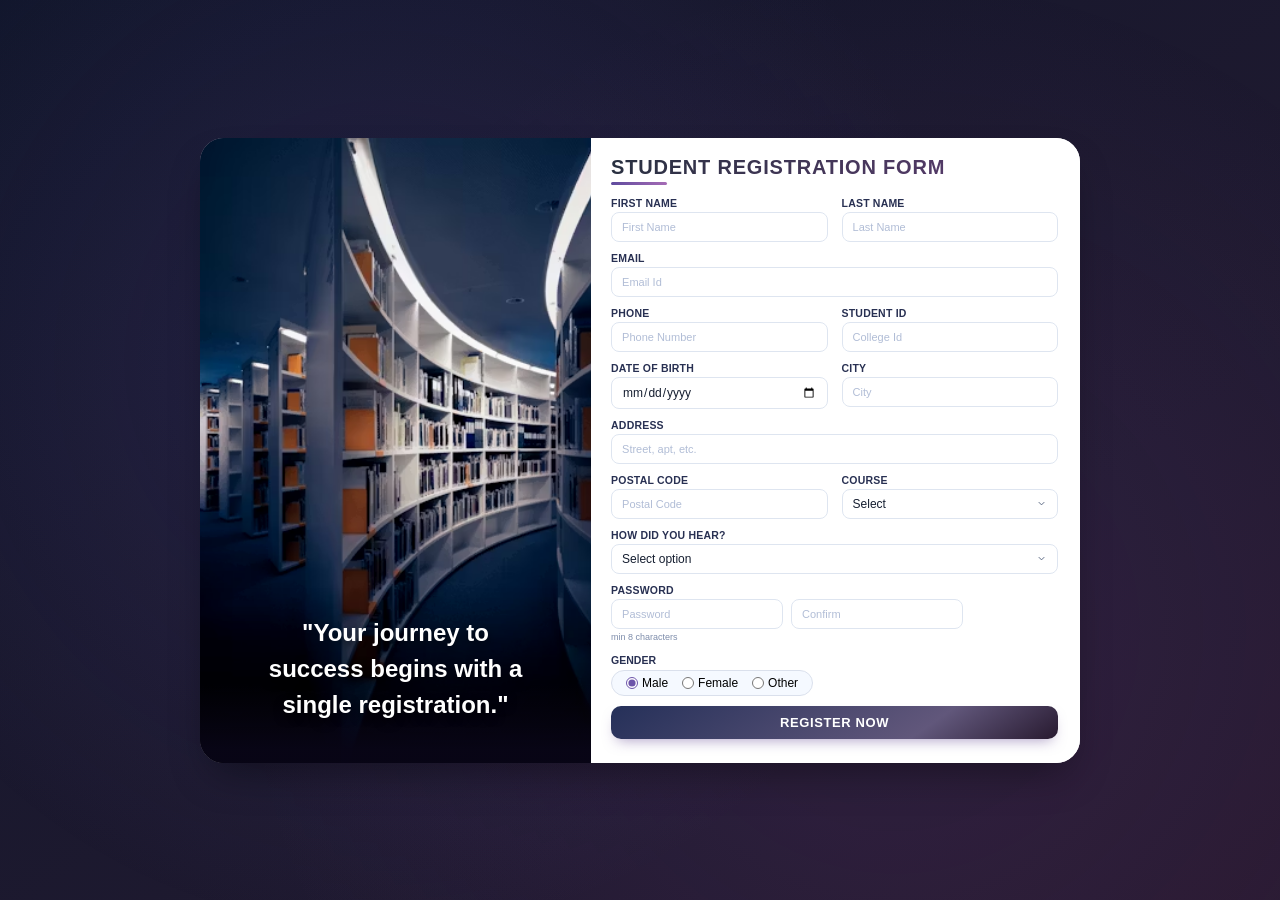
==== index.html @ ed89e2f2 "first commit" ====
<!DOCTYPE html>
<html lang="en">
<head>
    <meta charset="UTF-8">
    <meta name="viewport" content="width=device-width, initial-scale=1.0">
    <title>Student Registration Form</title>
    <link rel="stylesheet" href="index.css">
</head>
<body>
    <div class="background-glow"></div>

    <div class="container">
        <div class="image-side">
            <img 
                src="back1.avif"
                alt="learning illustration" 
                class="student-image"
            >
            <div class="image-overlay">
                <h2>"Your journey to success begins with a single registration."</h2>
            </div>
        </div>
        
        <div class="form-side">
            <div class="form-header">
                <h3>STUDENT REGISTRATION FORM</h3>
            </div>
            
            <div class="form-grid">
                <div class="form-group">
                    <label>FIRST NAME</label>
                    <input type="text" placeholder="First Name" id="firstName">
                </div>
                <div class="form-group">
                    <label>LAST NAME</label>
                    <input type="text" placeholder="Last Name" id="lastName">
                </div>

                <!-- email full -->
                <div class="form-group full-width">
                    <label>EMAIL</label>
                    <input type="email" placeholder="Email Id" id="email">
                </div>

                <!-- phone + student id -->
                <div class="form-group">
                    <label>PHONE</label>
                    <input type="tel" placeholder="Phone Number" id="phone">
                </div>
                <div class="form-group">
                    <label>STUDENT ID</label>
                    <input type="text" placeholder="College Id" id="studentId">
                </div>

                <div class="form-group">
                    <label>DATE OF BIRTH</label>
                    <input type="date" id="dob" placeholder="yyyy-mm-dd">
                </div>
                <div class="form-group">
                    <label>CITY</label>
                    <input type="text" placeholder="City" id="city">
                </div>

                <!-- address full width -->
                <div class="form-group full-width">
                    <label>ADDRESS</label>
                    <input type="text" placeholder="Street, apt, etc." id="address">
                </div>

                <!-- zip + course -->
                <div class="form-group">
                    <label>POSTAL CODE</label>
                    <input type="text" placeholder="Postal Code" id="zip">
                </div>
                <div class="form-group">
                    <label>COURSE</label>
                    <select id="course">
                        <option value="" disabled selected>Select</option>
                        <option value="Computer Science">Computer Science</option>
                        <option value="Business">Business Admin</option>
                        <option value="Engineering">Engineering</option>
                        <option value="Design">Design & Media</option>
                        <option value="Data Science">Data Science</option>
                    </select>
                </div>

                <div class="form-group full-width">
                    <label>HOW DID YOU HEAR?</label>
                    <select id="source">
                        <option value="" disabled selected>Select option</option>
                        <option value="Social Media">Social Media</option>
                        <option value="Friend">Friend / referral</option>
                        <option value="Search">Search engine</option>
                        <option value="Email">Email newsletter</option>
                        <option value="Other">Other</option>
                    </select>
                </div>

                <!-- password row -->
                <div class="form-group full-width">
                    <label>PASSWORD</label>
                    <div class="password-row">
                        <div class="password-field">
                            <input type="password" placeholder="Password" id="pass">
                        </div>
                        <div class="password-field">
                            <input type="password" placeholder="Confirm" id="confirmPass">
                        </div>
                    </div>
                    <span class="password-hint">min 8 characters</span>
                </div>

                <!-- gender section -->
                <div class="gender-section">
                    <span class="gender-label">GENDER</span>
                    <div class="gender-options">
                        <div class="radio-option">
                            <input type="radio" name="gender" id="male" value="Male" checked>
                            <label for="male">Male</label>
                        </div>
                        <div class="radio-option">
                            <input type="radio" name="gender" id="female" value="Female">
                            <label for="female">Female</label>
                        </div>
                        <div class="radio-option">
                            <input type="radio" name="gender" id="other" value="Other">
                            <label for="other">Other</label>
                        </div>
                    </div>
                </div>
            </div>

            <button type="submit" class="submit-btn" id="registerBtn">Register Now</button>
        </div>
    </div>

    <script src="index.js">
    </script>
</body>
</html>
---- index.css ----
* {
    margin: 0;
    padding: 0;
    box-sizing: border-box;
    font-family: 'Inter', -apple-system, BlinkMacSystemFont, 'Segoe UI', Roboto, sans-serif;
}

body {
    min-height: 100vh;
    display: flex;
    align-items: center;
    justify-content: center;
    padding: 16px;
    position: relative;
    overflow-x: hidden;
    background: linear-gradient(145deg, #11162b 0%, #201a30 70%, #281a30 100%);
}

.background-glow {
    position: fixed;
    top: 0;
    left: 0;
    width: 100%;
    height: 100%;
    background: radial-gradient(circle at 30% 40%, rgba(110, 90, 190, 0.16) 0%, transparent 55%),
                radial-gradient(circle at 70% 70%, rgba(150, 80, 180, 0.12) 0%, transparent 60%);
    z-index: 0;
    pointer-events: none;
}

.container {
    max-width: 880px;           
    width: 100%;
    background: white;
    border-radius: 24px;
    overflow: hidden;
    box-shadow: 0 20px 40px -12px rgba(0, 0, 0, 0.4);
    display: flex;
    position: relative;
    z-index: 5;
}
.image-side {
    flex: 1.05;                
    display: flex;
    align-items: center;
    justify-content: center;
    min-height: 520px;         
    position: relative;
    overflow: hidden;
    background: #1b1735;
}

.student-image {
    width: 100%;
    height: 100%;
    object-fit: cover;
    transition: transform 0.3s ease;
    display: block;
    filter: brightness(0.96) contrast(1.04);
}

.student-image:hover {
    transform: scale(1.01);
}

.image-overlay {
    position: absolute;
    bottom: 0;
    left: 0;
    right: 0;
    background: linear-gradient(to top, rgba(8, 5, 22, 0.96) 8%, rgba(0,0,0,0.35) 45%, transparent);
    color: white;
    padding: 28px 20px 20px;      
    text-align: center;
    pointer-events: none;
}

.image-overlay h2 {
    font-size: 24px;             
    font-weight: 700;
    margin-bottom: 20px;
    line-height: 1.5;
    text-shadow: 0 4px 10px rgba(0,0,0,0.6);
    max-width: 280px;
    margin-left: auto;
    margin-right: auto;
}

.overlay-tagline {
    font-size: 10px;
    font-weight: 600;
    letter-spacing: 1.2px;
    text-transform: uppercase;
    background: rgba(255, 255, 255, 0.12);
    backdrop-filter: blur(3px);
    display: inline-block;
    padding: 4px 14px;
    border-radius: 30px;
    margin-bottom: 8px;
    border: 1px solid rgba(255,255,250,0.15);
}
.form-side {
    flex: 1.2;
    padding: 18px 22px 18px 20px; 
    background: white;
    display: flex;
    flex-direction: column;
}

.form-header {
    margin-bottom: 12px;          
}

.form-header h3 {
    font-size: 20px;               
    font-weight: 700;
    text-transform: uppercase;
    letter-spacing: 0.8px;
    position: relative;
    display: inline-block;
    padding-bottom: 6px;
    background: linear-gradient(135deg, #28303f, #543a68);
    -webkit-background-clip: text;
    -webkit-text-fill-color: transparent;
    background-clip: text;
}

.form-header h3::after {
    content: '';
    position: absolute;
    bottom: 0;
    left: 0;
    width: 56px;
    height: 2.5px;
    background: linear-gradient(90deg, #5f4b9e, #a56bb5);
    border-radius: 3px;
}
.form-grid {
    display: grid;
    grid-template-columns: repeat(2, 1fr);
    gap: 10px 14px;                
}

.form-group {
    margin-bottom: 0;
}

.form-group.full-width {
    grid-column: span 2;
}

.form-group label {
    display: block;
    color: #283052;
    font-size: 10.5px;              
    font-weight: 600;
    margin-bottom: 3px;
    text-transform: uppercase;
    letter-spacing: 0.2px;
}

.form-group input, 
.form-group select {
    width: 100%;
    padding: 7px 10px;             
    border: 1.5px solid #dee5f0;
    border-radius: 8px;
    font-size: 12px;
    color: #151e30;
    background-color: #ffffff;
    outline: none;
    transition: all 0.15s ease;
}

.form-group input:focus,
.form-group select:focus {
    border-color: #6d55aa;
    box-shadow: 0 0 0 2px rgba(109, 85, 170, 0.12);
}

.form-group input::placeholder {
    color: #b1bdd6;
    font-size: 11px;
}

/* Password row – compact */
.password-row {
    display: flex;
    gap: 8px;
}

.password-hint {
    display: block;
    color: #7e8dab;
    font-size: 9px;
    margin-top: 3px;
}

.gender-section {
    grid-column: span 2;
    margin: 2px 0 0px;
}

.gender-label {
    display: block;
    color: #283052;
    font-size: 10.5px;
    font-weight: 600;
    margin-bottom: 4px;
    text-transform: uppercase;
}

.gender-options {
    display: flex;
    gap: 14px;
    background: #f5f9ff;
    padding: 5px 14px;
    border-radius: 30px;
    border: 1px solid #dae0ec;
    width: fit-content;
}

.radio-option {
    display: flex;
    align-items: center;
    gap: 4px;
}

.radio-option input[type="radio"] {
    width: 12px;
    height: 12px;
    accent-color: #6d55aa;
}

.radio-option label {
    font-size: 12px;
    font-weight: 500;
}

select {
    appearance: none;
    background-image: url("data:image/svg+xml,%3Csvg xmlns='http://www.w3.org/2000/svg' width='11' height='11' viewBox='0 0 24 24' fill='none' stroke='%234f5e7a' stroke-width='2'%3E%3Cpolyline points='6 9 12 15 18 9'%3E%3C/polyline%3E%3C/svg%3E");
    background-repeat: no-repeat;
    background-position: right 10px center;
    background-size: 11px;
}

.submit-btn {
    background: linear-gradient(145deg,rgb(37, 48, 89) 0%,rgb(97, 87, 123) 70%, #281a30 100%);
    color: white;
    border: none;
    padding: 9px 16px;            
    font-size: 13px;
    font-weight: 600;
    border-radius: 10px;
    cursor: pointer;
    text-transform: uppercase;
    letter-spacing: 0.6px;
    width: 100%;
    transition: all 0.2s ease;
    margin: 10px 0 6px;               
    box-shadow: 0 7px 14px -6px rgba(90, 60, 140, 0.5);
}

.submit-btn:hover {
    transform: translateY(-1px);
    box-shadow: 0 12px 18px -8px #6048a0;
}

.form-footer {
    text-align: center;
    color: #9cadcc;
    font-size: 10px;
    padding-top: 6px;
    border-top: 1px solid #e6ecf5;
}

@media (max-width: 720px) {
    .container {
        flex-direction: column;
        max-width: 420px;
    }
    .image-side {
        min-height: 220px;
    }
    .form-side {
        padding: 16px;
    }
}
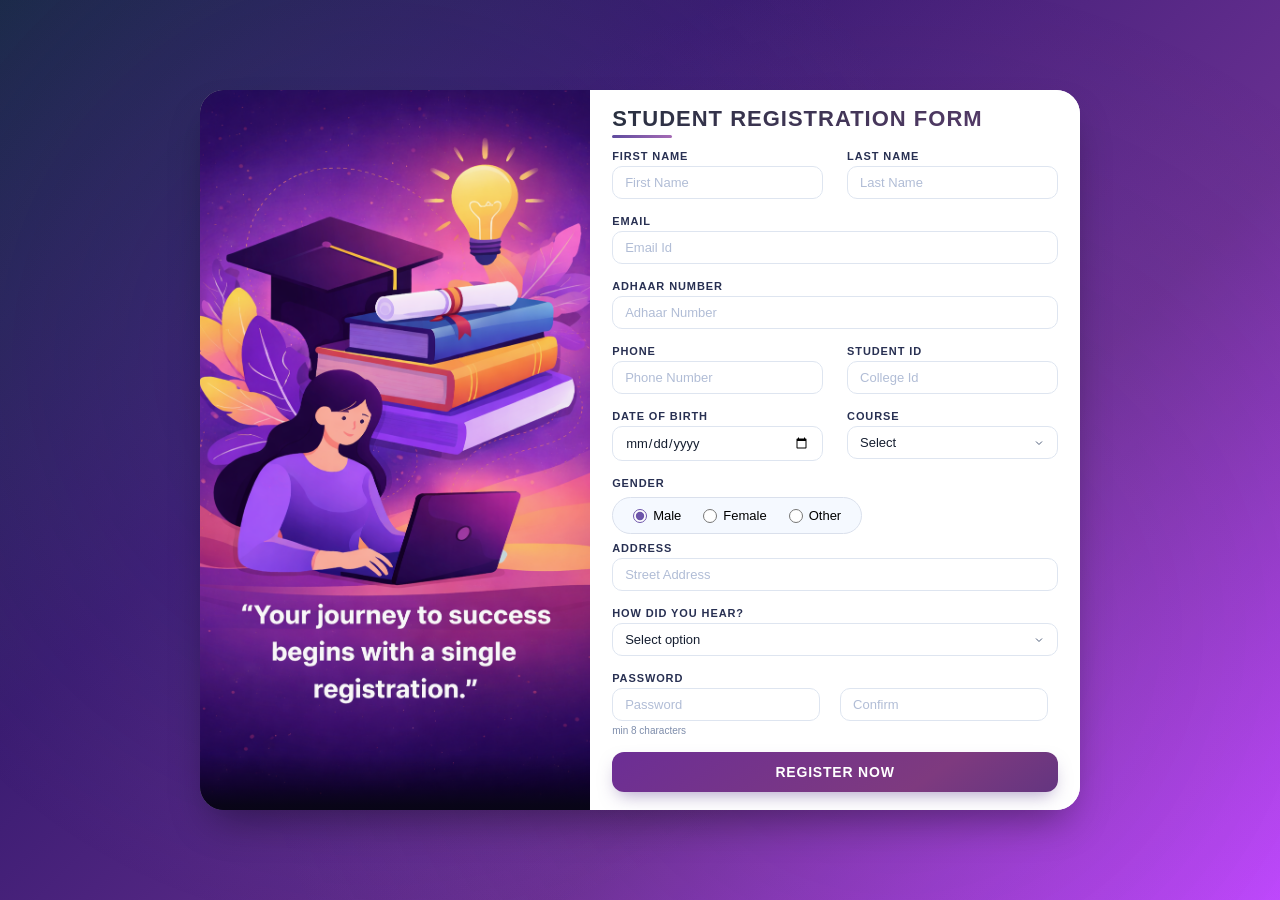
==== commit 678f10c1: "Second commit" ====
--- a/index.html
+++ b/index.html
@@ -8,16 +8,15 @@
 </head>
 <body>
     <div class="background-glow"></div>
-
     <div class="container">
         <div class="image-side">
             <img 
-                src="back1.avif"
+                src="ChatGPT Image Mar 3, 2026, 10_49_46 AM.png"
                 alt="learning illustration" 
                 class="student-image"
             >
             <div class="image-overlay">
-                <h2>"Your journey to success begins with a single registration."</h2>
+                <!-- <h2>"Your journey to success begins with a single registration."</h2> -->
             </div>
         </div>
         
@@ -27,114 +26,110 @@
             </div>
             
             <div class="form-grid">
-                <div class="form-group">
-                    <label>FIRST NAME</label>
-                    <input type="text" placeholder="First Name" id="firstName">
-                </div>
-                <div class="form-group">
-                    <label>LAST NAME</label>
-                    <input type="text" placeholder="Last Name" id="lastName">
-                </div>
-
-                <!-- email full -->
-                <div class="form-group full-width">
-                    <label>EMAIL</label>
-                    <input type="email" placeholder="Email Id" id="email">
-                </div>
-
-                <!-- phone + student id -->
-                <div class="form-group">
-                    <label>PHONE</label>
-                    <input type="tel" placeholder="Phone Number" id="phone">
-                </div>
-                <div class="form-group">
-                    <label>STUDENT ID</label>
-                    <input type="text" placeholder="College Id" id="studentId">
-                </div>
-
-                <div class="form-group">
-                    <label>DATE OF BIRTH</label>
-                    <input type="date" id="dob" placeholder="yyyy-mm-dd">
-                </div>
-                <div class="form-group">
-                    <label>CITY</label>
-                    <input type="text" placeholder="City" id="city">
-                </div>
-
-                <!-- address full width -->
-                <div class="form-group full-width">
-                    <label>ADDRESS</label>
-                    <input type="text" placeholder="Street, apt, etc." id="address">
-                </div>
-
-                <!-- zip + course -->
-                <div class="form-group">
-                    <label>POSTAL CODE</label>
-                    <input type="text" placeholder="Postal Code" id="zip">
-                </div>
-                <div class="form-group">
-                    <label>COURSE</label>
-                    <select id="course">
-                        <option value="" disabled selected>Select</option>
-                        <option value="Computer Science">Computer Science</option>
-                        <option value="Business">Business Admin</option>
-                        <option value="Engineering">Engineering</option>
-                        <option value="Design">Design & Media</option>
-                        <option value="Data Science">Data Science</option>
-                    </select>
-                </div>
-
-                <div class="form-group full-width">
-                    <label>HOW DID YOU HEAR?</label>
-                    <select id="source">
-                        <option value="" disabled selected>Select option</option>
-                        <option value="Social Media">Social Media</option>
-                        <option value="Friend">Friend / referral</option>
-                        <option value="Search">Search engine</option>
-                        <option value="Email">Email newsletter</option>
-                        <option value="Other">Other</option>
-                    </select>
-                </div>
-
-                <!-- password row -->
-                <div class="form-group full-width">
-                    <label>PASSWORD</label>
-                    <div class="password-row">
-                        <div class="password-field">
-                            <input type="password" placeholder="Password" id="pass">
-                        </div>
-                        <div class="password-field">
-                            <input type="password" placeholder="Confirm" id="confirmPass">
-                        </div>
-                    </div>
-                    <span class="password-hint">min 8 characters</span>
-                </div>
-
-                <!-- gender section -->
-                <div class="gender-section">
-                    <span class="gender-label">GENDER</span>
-                    <div class="gender-options">
-                        <div class="radio-option">
-                            <input type="radio" name="gender" id="male" value="Male" checked>
-                            <label for="male">Male</label>
-                        </div>
-                        <div class="radio-option">
-                            <input type="radio" name="gender" id="female" value="Female">
-                            <label for="female">Female</label>
-                        </div>
-                        <div class="radio-option">
-                            <input type="radio" name="gender" id="other" value="Other">
-                            <label for="other">Other</label>
-                        </div>
-                    </div>
-                </div>
+   
+    <div class="form-group">
+        <label>FIRST NAME</label>
+        <input type="text" placeholder="First Name" id="firstName">
+         <span class="error-msg"></span>
+    </div>
+    <div class="form-group">
+        <label>LAST NAME</label>
+        <input type="text" placeholder="Last Name" id="lastName">
+        <span class="error-msg"></span>
+    </div>
+   
+    <div class="form-group full-width">
+        <label>EMAIL</label>
+        <input type="email" placeholder="Email Id" id="email">
+        <span class="error-msg"></span>
+    </div>
+     <div class="form-group full-width">
+        <label>ADHAAR NUMBER</label>
+        <input type="text" placeholder="Adhaar Number" id="aadhaar">
+<span class="error-msg"></span>
+    </div>
+  
+    <div class="form-group">
+        <label>PHONE</label>
+        <input type="tel" placeholder="Phone Number" id="phone">
+        <span class="error-msg"></span>
+    </div>
+    <div class="form-group">
+        <label>STUDENT ID</label>
+        <input type="text" placeholder="College Id" id="studentId">
+        <span class="error-msg"></span>
+    </div>
+  
+    <div class="form-group">
+        <label>DATE OF BIRTH</label>
+        <input type="date" id="dob">
+        <span class="error-msg"></span>
+    </div>
+  <div class="form-group">
+        <label>COURSE</label>
+        <select id="course">
+            <option value="" disabled selected>Select</option>
+            <option value="Computer Science">Computer Science</option>
+            <option value="Business">Business Admin</option>
+            <option value="Engineering">Engineering</option>
+            <option value="Design">Design & Media</option>
+            <option value="Data Science">Data Science</option>
+        </select>
+        <span class="error-msg"></span>
+    </div>
+  
+    <div class="gender-section">
+        <span class="gender-label">GENDER</span>
+        <div class="gender-options">
+            <div class="radio-option">
+                <input type="radio" name="gender" id="male" value="Male" checked>
+                <label for="male">Male</label>
             </div>
-
+            <div class="radio-option">
+                <input type="radio" name="gender" id="female" value="Female">
+                <label for="female">Female</label>
+            </div>
+            <div class="radio-option">
+                <input type="radio" name="gender" id="other" value="Other">
+                <label for="other">Other</label>
+            </div>
+        </div>
+    </div>
+    
+    <div class="form-group full-width address-group">
+        <label>ADDRESS</label>
+        <input type="text" placeholder="Street Address" id="address">
+        <span class="error-msg"></span>
+    </div> 
+    
+  
+    <div class="form-group full-width">
+        <label>HOW DID YOU HEAR?</label>
+        <select id="source">
+            <option value="" disabled selected>Select option</option>
+            <option value="Social Media">Social Media</option>
+            <option value="Friend">Friend / referral</option>
+            <option value="Search">Search engine</option>
+            <option value="Email">Email newsletter</option>
+            <option value="Other">Other</option>
+        </select>
+        <span class="error-msg"></span>
+    </div>
+    
+    <div class="form-group full-width">
+        <label>PASSWORD</label>
+        <div class="password-row">
+            <input type="password" placeholder="Password" id="pass"><span class="error-msg"></span>
+            <input type="password" placeholder="Confirm" id="confirmPass">
+            <span class="error-msg"></span>
+        </div>
+        <span class="password-hint">min 8 characters</span>
+    </div>
+</div>
             <button type="submit" class="submit-btn" id="registerBtn">Register Now</button>
         </div>
     </div>
-
     <script src="index.js">
     </script>
 </body>
-</html>+</html>
--- a/index.css
+++ b/index.css
@@ -10,10 +10,16 @@
     display: flex;
     align-items: center;
     justify-content: center;
-    padding: 16px;
+    padding: 10px;
     position: relative;
     overflow-x: hidden;
-    background: linear-gradient(145deg, #11162b 0%, #201a30 70%, #281a30 100%);
+    background: linear-gradient(
+        135deg,
+        #1b2a49,
+        #3a1c71,
+        #6a3093,
+        #c048ff
+      );
 }
 
 .background-glow {
@@ -29,7 +35,7 @@
 }
 
 .container {
-    max-width: 880px;           
+    max-width: 880px;
     width: 100%;
     background: white;
     border-radius: 24px;
@@ -39,12 +45,13 @@
     position: relative;
     z-index: 5;
 }
+
 .image-side {
-    flex: 1.05;                
-    display: flex;
+    flex: 1.05;
+    display: flex;;
     align-items: center;
     justify-content: center;
-    min-height: 520px;         
+    min-height: 500px;
     position: relative;
     overflow: hidden;
     background: #1b1735;
@@ -55,12 +62,11 @@
     height: 100%;
     object-fit: cover;
     transition: transform 0.3s ease;
-    display: block;
     filter: brightness(0.96) contrast(1.04);
 }
 
 .student-image:hover {
-    transform: scale(1.01);
+    transform: scale(1.02);
 }
 
 .image-overlay {
@@ -70,59 +76,43 @@
     right: 0;
     background: linear-gradient(to top, rgba(8, 5, 22, 0.96) 8%, rgba(0,0,0,0.35) 45%, transparent);
     color: white;
-    padding: 28px 20px 20px;      
+    padding: 32px 24px 24px;
     text-align: center;
-    pointer-events: none;
 }
 
 .image-overlay h2 {
-    font-size: 24px;             
+    font-size: 24px;
     font-weight: 700;
-    margin-bottom: 20px;
     line-height: 1.5;
     text-shadow: 0 4px 10px rgba(0,0,0,0.6);
     max-width: 280px;
-    margin-left: auto;
-    margin-right: auto;
-}
-
-.overlay-tagline {
-    font-size: 10px;
-    font-weight: 600;
-    letter-spacing: 1.2px;
-    text-transform: uppercase;
-    background: rgba(255, 255, 255, 0.12);
-    backdrop-filter: blur(3px);
-    display: inline-block;
-    padding: 4px 14px;
-    border-radius: 30px;
-    margin-bottom: 8px;
-    border: 1px solid rgba(255,255,250,0.15);
-}
+    margin: auto;
+}
+
 .form-side {
     flex: 1.2;
-    padding: 18px 22px 18px 20px; 
+    padding: 16px 22px 18px;
     background: white;
     display: flex;
     flex-direction: column;
 }
 
 .form-header {
-    margin-bottom: 12px;          
+    margin-bottom: 12px;
 }
 
 .form-header h3 {
-    font-size: 20px;               
+    font-size: 22px;
     font-weight: 700;
     text-transform: uppercase;
-    letter-spacing: 0.8px;
+    letter-spacing: 1px;
     position: relative;
     display: inline-block;
     padding-bottom: 6px;
+    color: #000;
     background: linear-gradient(135deg, #28303f, #543a68);
     -webkit-background-clip: text;
     -webkit-text-fill-color: transparent;
-    background-clip: text;
 }
 
 .form-header h3::after {
@@ -130,160 +120,172 @@
     position: absolute;
     bottom: 0;
     left: 0;
-    width: 56px;
-    height: 2.5px;
+    width: 60px;
+    height: 3px;
     background: linear-gradient(90deg, #5f4b9e, #a56bb5);
     border-radius: 3px;
 }
+
+/* Form Grid */
 .form-grid {
     display: grid;
     grid-template-columns: repeat(2, 1fr);
-    gap: 10px 14px;                
-}
-
+    gap: 8px 24px;
+}
+
+/* Form Group */
 .form-group {
-    margin-bottom: 0;
+    display: flex;
+    flex-direction: column;
+    gap: 4px;
 }
 
 .form-group.full-width {
     grid-column: span 2;
 }
 
-.form-group label {
-    display: block;
+/* Labels */
+.form-group label,
+.gender-label {
     color: #283052;
-    font-size: 10.5px;              
+    font-size: 11px;
     font-weight: 600;
-    margin-bottom: 3px;
     text-transform: uppercase;
-    letter-spacing: 0.2px;
-}
-
-.form-group input, 
+    letter-spacing: 0.9px;
+}
+
+/* Inputs */
+.form-group input,
 .form-group select {
     width: 100%;
-    padding: 7px 10px;             
+    padding: 8px 12px;
     border: 1.5px solid #dee5f0;
-    border-radius: 8px;
-    font-size: 12px;
+    border-radius: 10px;
+    font-size: 13px;
     color: #151e30;
     background-color: #ffffff;
     outline: none;
-    transition: all 0.15s ease;
+    transition: all 0.2s ease;
 }
 
 .form-group input:focus,
 .form-group select:focus {
     border-color: #6d55aa;
-    box-shadow: 0 0 0 2px rgba(109, 85, 170, 0.12);
+    box-shadow: 0 0 0 3px rgba(109, 85, 170, 0.12);
 }
 
 .form-group input::placeholder {
     color: #b1bdd6;
-    font-size: 11px;
-}
-
-/* Password row – compact */
-.password-row {
-    display: flex;
-    gap: 8px;
-}
-
-.password-hint {
+}
+.error-msg {
+    color: #e63946; 
+    font-size: 10px;
+    min-height: 4px; 
     display: block;
-    color: #7e8dab;
-    font-size: 9px;
-    margin-top: 3px;
-}
-
-.gender-section {
-    grid-column: span 2;
-    margin: 2px 0 0px;
-}
-
-.gender-label {
-    display: block;
-    color: #283052;
-    font-size: 10.5px;
-    font-weight: 600;
-    margin-bottom: 4px;
-    text-transform: uppercase;
-}
-
-.gender-options {
-    display: flex;
-    gap: 14px;
-    background: #f5f9ff;
-    padding: 5px 14px;
-    border-radius: 30px;
-    border: 1px solid #dae0ec;
-    width: fit-content;
-}
-
-.radio-option {
-    display: flex;
-    align-items: center;
-    gap: 4px;
-}
-
-.radio-option input[type="radio"] {
-    width: 12px;
-    height: 12px;
-    accent-color: #6d55aa;
-}
-
-.radio-option label {
-    font-size: 12px;
-    font-weight: 500;
 }
 
 select {
     appearance: none;
     background-image: url("data:image/svg+xml,%3Csvg xmlns='http://www.w3.org/2000/svg' width='11' height='11' viewBox='0 0 24 24' fill='none' stroke='%234f5e7a' stroke-width='2'%3E%3Cpolyline points='6 9 12 15 18 9'%3E%3C/polyline%3E%3C/svg%3E");
     background-repeat: no-repeat;
-    background-position: right 10px center;
-    background-size: 11px;
+    background-position: right 12px center;
+    background-size: 12px;
+}
+
+.gender-section {
+    grid-column: span 2;
+    display: flex;
+    flex-direction: column;
+    gap: 8px;
+}
+
+.gender-options {
+    display: flex;
+    gap: 22px;
+    background: #f5f9ff;
+    padding: 10px 20px;
+    border-radius: 30px;
+    border: 1px solid #dae0ec;
+    width: fit-content;
+}
+
+.radio-option {
+    display: flex;
+    align-items: center;
+    gap: 6px;
+}
+
+.radio-option input[type="radio"] {
+    accent-color: #6d55aa;
+    width: 14px;
+    height: 14px;
+}
+
+.radio-option label {
+    font-size: 13px;
+    font-weight: 500;
+}
+
+.password-row {
+    display: flex;
+    gap: 10px;
+}
+
+.password-row input {
+    flex: 1;
+}
+
+.password-hint {
+    font-size: 10px;
+    color: #7e8dab;
 }
 
 .submit-btn {
-    background: linear-gradient(145deg,rgb(37, 48, 89) 0%,rgb(97, 87, 123) 70%, #281a30 100%);
+    background: linear-gradient(145deg,rgb(108, 46, 149) 0%,rgb(126, 58, 127) 70%,rgb(100, 53, 128) 100%);
     color: white;
     border: none;
-    padding: 9px 16px;            
-    font-size: 13px;
+    padding: 12px;
+    font-size: 14px;
     font-weight: 600;
-    border-radius: 10px;
+    border-radius: 12px;
     cursor: pointer;
     text-transform: uppercase;
-    letter-spacing: 0.6px;
-    width: 100%;
-    transition: all 0.2s ease;
-    margin: 10px 0 6px;               
-    box-shadow: 0 7px 14px -6px rgba(90, 60, 140, 0.5);
+    letter-spacing: 0.8px;
+    width: 100%;
+    margin-top: 16px;
+    transition: all 0.25s ease;
+    box-shadow: 0 8px 18px -6px rgba(90, 60, 140, 0.5);
 }
 
 .submit-btn:hover {
-    transform: translateY(-1px);
-    box-shadow: 0 12px 18px -8px #6048a0;
-}
-
-.form-footer {
-    text-align: center;
-    color: #9cadcc;
-    font-size: 10px;
-    padding-top: 6px;
-    border-top: 1px solid #e6ecf5;
-}
-
-@media (max-width: 720px) {
+    transform: translateY(-2px);
+    box-shadow: 0 14px 24px -8px #6048a0;
+}
+
+@media (max-width: 768px) {
     .container {
         flex-direction: column;
-        max-width: 420px;
-    }
+        max-width: 460px;
+    }
+
     .image-side {
         min-height: 220px;
     }
+
     .form-side {
-        padding: 16px;
-    }
-}
+        padding: 22px;
+    }
+
+    .form-grid {
+        grid-template-columns: 1fr;
+    }
+
+    .form-group.full-width,
+    .gender-section {
+        grid-column: span 1;
+    }
+
+    .password-row {
+        flex-direction: column;
+    }
+}
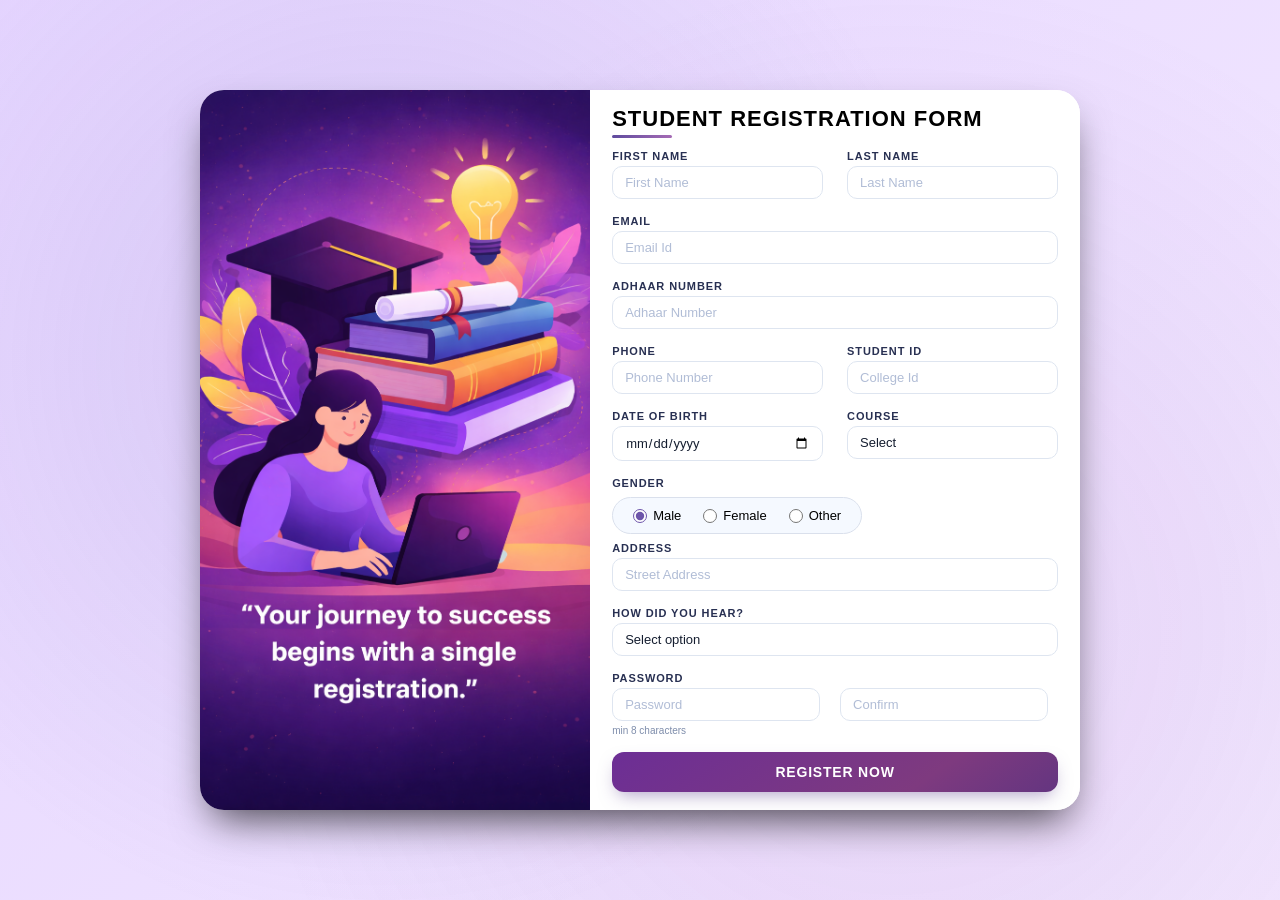
==== commit 1a7b6b1f: "Updated registered students" ====
--- a/index.html
+++ b/index.html
@@ -1,135 +1,131 @@
 <!DOCTYPE html>
 <html lang="en">
+
 <head>
     <meta charset="UTF-8">
     <meta name="viewport" content="width=device-width, initial-scale=1.0">
     <title>Student Registration Form</title>
     <link rel="stylesheet" href="index.css">
 </head>
+
 <body>
     <div class="background-glow"></div>
     <div class="container">
         <div class="image-side">
-            <img 
-                src="ChatGPT Image Mar 3, 2026, 10_49_46 AM.png"
-                alt="learning illustration" 
-                class="student-image"
-            >
-            <div class="image-overlay">
-                <!-- <h2>"Your journey to success begins with a single registration."</h2> -->
-            </div>
+            <img src="ChatGPT Image Mar 3, 2026, 10_49_46 AM.png" alt="Register image" class="student-image">
         </div>
-        
+
         <div class="form-side">
             <div class="form-header">
                 <h3>STUDENT REGISTRATION FORM</h3>
             </div>
-            
+
             <div class="form-grid">
-   
-    <div class="form-group">
-        <label>FIRST NAME</label>
-        <input type="text" placeholder="First Name" id="firstName">
-         <span class="error-msg"></span>
-    </div>
-    <div class="form-group">
-        <label>LAST NAME</label>
-        <input type="text" placeholder="Last Name" id="lastName">
-        <span class="error-msg"></span>
-    </div>
-   
-    <div class="form-group full-width">
-        <label>EMAIL</label>
-        <input type="email" placeholder="Email Id" id="email">
-        <span class="error-msg"></span>
-    </div>
-     <div class="form-group full-width">
-        <label>ADHAAR NUMBER</label>
-        <input type="text" placeholder="Adhaar Number" id="aadhaar">
-<span class="error-msg"></span>
-    </div>
-  
-    <div class="form-group">
-        <label>PHONE</label>
-        <input type="tel" placeholder="Phone Number" id="phone">
-        <span class="error-msg"></span>
-    </div>
-    <div class="form-group">
-        <label>STUDENT ID</label>
-        <input type="text" placeholder="College Id" id="studentId">
-        <span class="error-msg"></span>
-    </div>
-  
-    <div class="form-group">
-        <label>DATE OF BIRTH</label>
-        <input type="date" id="dob">
-        <span class="error-msg"></span>
-    </div>
-  <div class="form-group">
-        <label>COURSE</label>
-        <select id="course">
-            <option value="" disabled selected>Select</option>
-            <option value="Computer Science">Computer Science</option>
-            <option value="Business">Business Admin</option>
-            <option value="Engineering">Engineering</option>
-            <option value="Design">Design & Media</option>
-            <option value="Data Science">Data Science</option>
-        </select>
-        <span class="error-msg"></span>
-    </div>
-  
-    <div class="gender-section">
-        <span class="gender-label">GENDER</span>
-        <div class="gender-options">
-            <div class="radio-option">
-                <input type="radio" name="gender" id="male" value="Male" checked>
-                <label for="male">Male</label>
+
+                <div class="form-group">
+                    <label>FIRST NAME</label>
+                    <input type="text" placeholder="First Name" id="firstName">
+                    <span class="error-msg"></span>
+                </div>
+                <div class="form-group">
+                    <label>LAST NAME</label>
+                    <input type="text" placeholder="Last Name" id="lastName">
+                    <span class="error-msg"></span>
+                </div>
+
+                <div class="form-group full-width">
+                    <label>EMAIL</label>
+                    <input type="email" placeholder="Email Id" id="email">
+                    <span class="error-msg"></span>
+                </div>
+                <div class="form-group full-width">
+                    <label>ADHAAR NUMBER</label>
+                    <input type="text" placeholder="Adhaar Number" id="aadhaar">
+                    <span class="error-msg"></span>
+                </div>
+
+                <div class="form-group">
+                    <label>PHONE</label>
+                    <input type="tel" placeholder="Phone Number" id="phone">
+                    <span class="error-msg"></span>
+                </div>
+                <div class="form-group">
+                    <label>STUDENT ID</label>
+                    <input type="text" placeholder="College Id" id="studentId">
+                    <span class="error-msg"></span>
+                </div>
+
+                <div class="form-group">
+                    <label>DATE OF BIRTH</label>
+                    <input type="date" id="dob">
+                    <span class="error-msg"></span>
+                </div>
+                <div class="form-group">
+                    <label>COURSE</label>
+                    <select id="course">
+                        <option value="" disabled selected>Select</option>
+                        <option value="Computer Science">Computer Science</option>
+                        <option value="Business">Business Admin</option>
+                        <option value="Engineering">Engineering</option>
+                        <option value="Design">Design & Media</option>
+                        <option value="Data Science">Data Science</option>
+                    </select>
+                    <span class="error-msg"></span>
+                </div>
+
+                <div class="gender-section">
+                    <span class="gender-label">GENDER</span>
+                    <div class="gender-options">
+                        <div class="radio-option">
+                            <input type="radio" name="gender" id="male" value="Male" checked>
+                            <label for="male">Male</label>
+                        </div>
+                        <div class="radio-option">
+                            <input type="radio" name="gender" id="female" value="Female">
+                            <label for="female">Female</label>
+                        </div>
+                        <div class="radio-option">
+                            <input type="radio" name="gender" id="other" value="Other">
+                            <label for="other">Other</label>
+                        </div>
+                    </div>
+                </div>
+
+                <div class="form-group full-width address-group">
+                    <label>ADDRESS</label>
+                    <input type="text" placeholder="Street Address" id="address">
+                    <span class="error-msg"></span>
+                </div>
+
+
+                <div class="form-group full-width">
+                    <label>HOW DID YOU HEAR?</label>
+                    <select id="source">
+                        <option value="" disabled selected>Select option</option>
+                        <option value="Social Media">Social Media</option>
+                        <option value="Friend">Friend / referral</option>
+                        <option value="Search">Search engine</option>
+                        <option value="Email">Email newsletter</option>
+                        <option value="Other">Other</option>
+                    </select>
+                    <span class="error-msg"></span>
+                </div>
+
+                <div class="form-group full-width">
+                    <label>PASSWORD</label>
+                    <div class="password-row">
+                        <input type="password" placeholder="Password" id="pass"><span class="error-msg"></span>
+                        <input type="password" placeholder="Confirm" id="confirmPass">
+                        <span class="error-msg"></span>
+                    </div>
+                    <span class="password-hint">min 8 characters</span>
+                </div>
             </div>
-            <div class="radio-option">
-                <input type="radio" name="gender" id="female" value="Female">
-                <label for="female">Female</label>
-            </div>
-            <div class="radio-option">
-                <input type="radio" name="gender" id="other" value="Other">
-                <label for="other">Other</label>
-            </div>
-        </div>
-    </div>
-    
-    <div class="form-group full-width address-group">
-        <label>ADDRESS</label>
-        <input type="text" placeholder="Street Address" id="address">
-        <span class="error-msg"></span>
-    </div> 
-    
-  
-    <div class="form-group full-width">
-        <label>HOW DID YOU HEAR?</label>
-        <select id="source">
-            <option value="" disabled selected>Select option</option>
-            <option value="Social Media">Social Media</option>
-            <option value="Friend">Friend / referral</option>
-            <option value="Search">Search engine</option>
-            <option value="Email">Email newsletter</option>
-            <option value="Other">Other</option>
-        </select>
-        <span class="error-msg"></span>
-    </div>
-    
-    <div class="form-group full-width">
-        <label>PASSWORD</label>
-        <div class="password-row">
-            <input type="password" placeholder="Password" id="pass"><span class="error-msg"></span>
-            <input type="password" placeholder="Confirm" id="confirmPass">
-            <span class="error-msg"></span>
-        </div>
-        <span class="password-hint">min 8 characters</span>
-    </div>
-</div>
             <button type="submit" class="submit-btn" id="registerBtn">Register Now</button>
         </div>
     </div>
     <script src="index.js">
     </script>
 </body>
-</html>
+
+</html>
--- a/index.css
+++ b/index.css
@@ -10,16 +10,9 @@
     display: flex;
     align-items: center;
     justify-content: center;
-    padding: 10px;
-    position: relative;
-    overflow-x: hidden;
-    background: linear-gradient(
-        135deg,
-        #1b2a49,
-        #3a1c71,
-        #6a3093,
-        #c048ff
-      );
+    padding: 20px;
+    position: relative;
+    background: linear-gradient(135deg, #E6D6FF, #F3E9FF);
 }
 
 .background-glow {
@@ -29,9 +22,9 @@
     width: 100%;
     height: 100%;
     background: radial-gradient(circle at 30% 40%, rgba(110, 90, 190, 0.16) 0%, transparent 55%),
-                radial-gradient(circle at 70% 70%, rgba(150, 80, 180, 0.12) 0%, transparent 60%);
+        radial-gradient(circle at 70% 70%, rgba(150, 80, 180, 0.12) 0%, transparent 60%);
     z-index: 0;
-    pointer-events: none;
+    /* pointer-events: none; */
 }
 
 .container {
@@ -40,7 +33,7 @@
     background: white;
     border-radius: 24px;
     overflow: hidden;
-    box-shadow: 0 20px 40px -12px rgba(0, 0, 0, 0.4);
+    box-shadow: 0 20px 40px -12px rgba(0, 0, 0, 0.7);
     display: flex;
     position: relative;
     z-index: 5;
@@ -48,46 +41,26 @@
 
 .image-side {
     flex: 1.05;
-    display: flex;;
+    display: flex;
+    ;
     align-items: center;
     justify-content: center;
     min-height: 500px;
     position: relative;
     overflow: hidden;
-    background: #1b1735;
 }
 
 .student-image {
     width: 100%;
     height: 100%;
     object-fit: cover;
-    transition: transform 0.3s ease;
-    filter: brightness(0.96) contrast(1.04);
+    transition: transform 0.3s ease-in;
 }
 
 .student-image:hover {
     transform: scale(1.02);
 }
 
-.image-overlay {
-    position: absolute;
-    bottom: 0;
-    left: 0;
-    right: 0;
-    background: linear-gradient(to top, rgba(8, 5, 22, 0.96) 8%, rgba(0,0,0,0.35) 45%, transparent);
-    color: white;
-    padding: 32px 24px 24px;
-    text-align: center;
-}
-
-.image-overlay h2 {
-    font-size: 24px;
-    font-weight: 700;
-    line-height: 1.5;
-    text-shadow: 0 4px 10px rgba(0,0,0,0.6);
-    max-width: 280px;
-    margin: auto;
-}
 
 .form-side {
     flex: 1.2;
@@ -110,9 +83,6 @@
     display: inline-block;
     padding-bottom: 6px;
     color: #000;
-    background: linear-gradient(135deg, #28303f, #543a68);
-    -webkit-background-clip: text;
-    -webkit-text-fill-color: transparent;
 }
 
 .form-header h3::after {
@@ -126,14 +96,12 @@
     border-radius: 3px;
 }
 
-/* Form Grid */
 .form-grid {
     display: grid;
     grid-template-columns: repeat(2, 1fr);
     gap: 8px 24px;
 }
 
-/* Form Group */
 .form-group {
     display: flex;
     flex-direction: column;
@@ -177,16 +145,17 @@
 .form-group input::placeholder {
     color: #b1bdd6;
 }
+
 .error-msg {
-    color: #e63946; 
+    color: #e63946;
     font-size: 10px;
-    min-height: 4px; 
+    min-height: 4px;
     display: block;
 }
 
 select {
     appearance: none;
-    background-image: url("data:image/svg+xml,%3Csvg xmlns='http://www.w3.org/2000/svg' width='11' height='11' viewBox='0 0 24 24' fill='none' stroke='%234f5e7a' stroke-width='2'%3E%3Cpolyline points='6 9 12 15 18 9'%3E%3C/polyline%3E%3C/svg%3E");
+    /* background-image: url("data:image/svg+xml,%3Csvg xmlns='http://www.w3.org/2000/svg' width='11' height='11' viewBox='0 0 24 24' fill='none' stroke='%234f5e7a' stroke-width='2'%3E%3Cpolyline points='6 9 12 15 18 9'%3E%3C/polyline%3E%3C/svg%3E"); */
     background-repeat: no-repeat;
     background-position: right 12px center;
     background-size: 12px;
@@ -241,7 +210,7 @@
 }
 
 .submit-btn {
-    background: linear-gradient(145deg,rgb(108, 46, 149) 0%,rgb(126, 58, 127) 70%,rgb(100, 53, 128) 100%);
+    background: linear-gradient(145deg, rgb(108, 46, 149) 0%, rgb(126, 58, 127) 70%, rgb(100, 53, 128) 100%);
     color: white;
     border: none;
     padding: 12px;
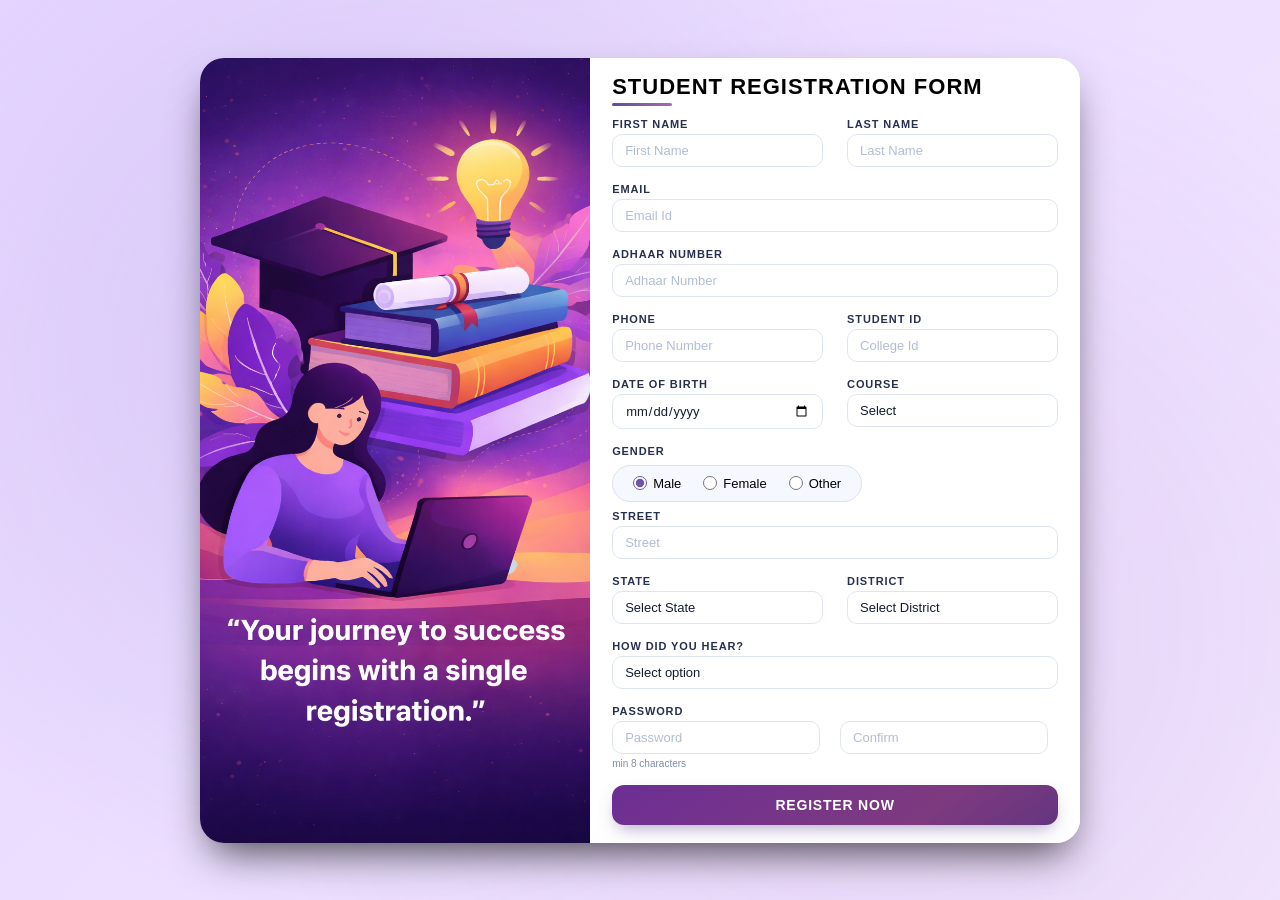
==== commit 80a149e7: "Updated address fields" ====
--- a/index.html
+++ b/index.html
@@ -92,11 +92,26 @@
                 </div>
 
                 <div class="form-group full-width address-group">
-                    <label>ADDRESS</label>
-                    <input type="text" placeholder="Street Address" id="address">
+                    <label>STREET</label>
+                    <input type="text" placeholder="Street" id="address">
                     <span class="error-msg"></span>
                 </div>
-
+                
+                <div class="form-group">
+                    <label>STATE</label>
+                    <select id="state">
+                        <option value="">Select State</option>
+                    </select>
+                    <span class="error-msg"></span>
+                </div>
+                
+                <div class="form-group">
+                    <label>DISTRICT</label>
+                    <select id="district">
+                        <option value="">Select District</option>
+                    </select>
+                    <span class="error-msg"></span>
+                </div>
 
                 <div class="form-group full-width">
                     <label>HOW DID YOU HEAR?</label>
